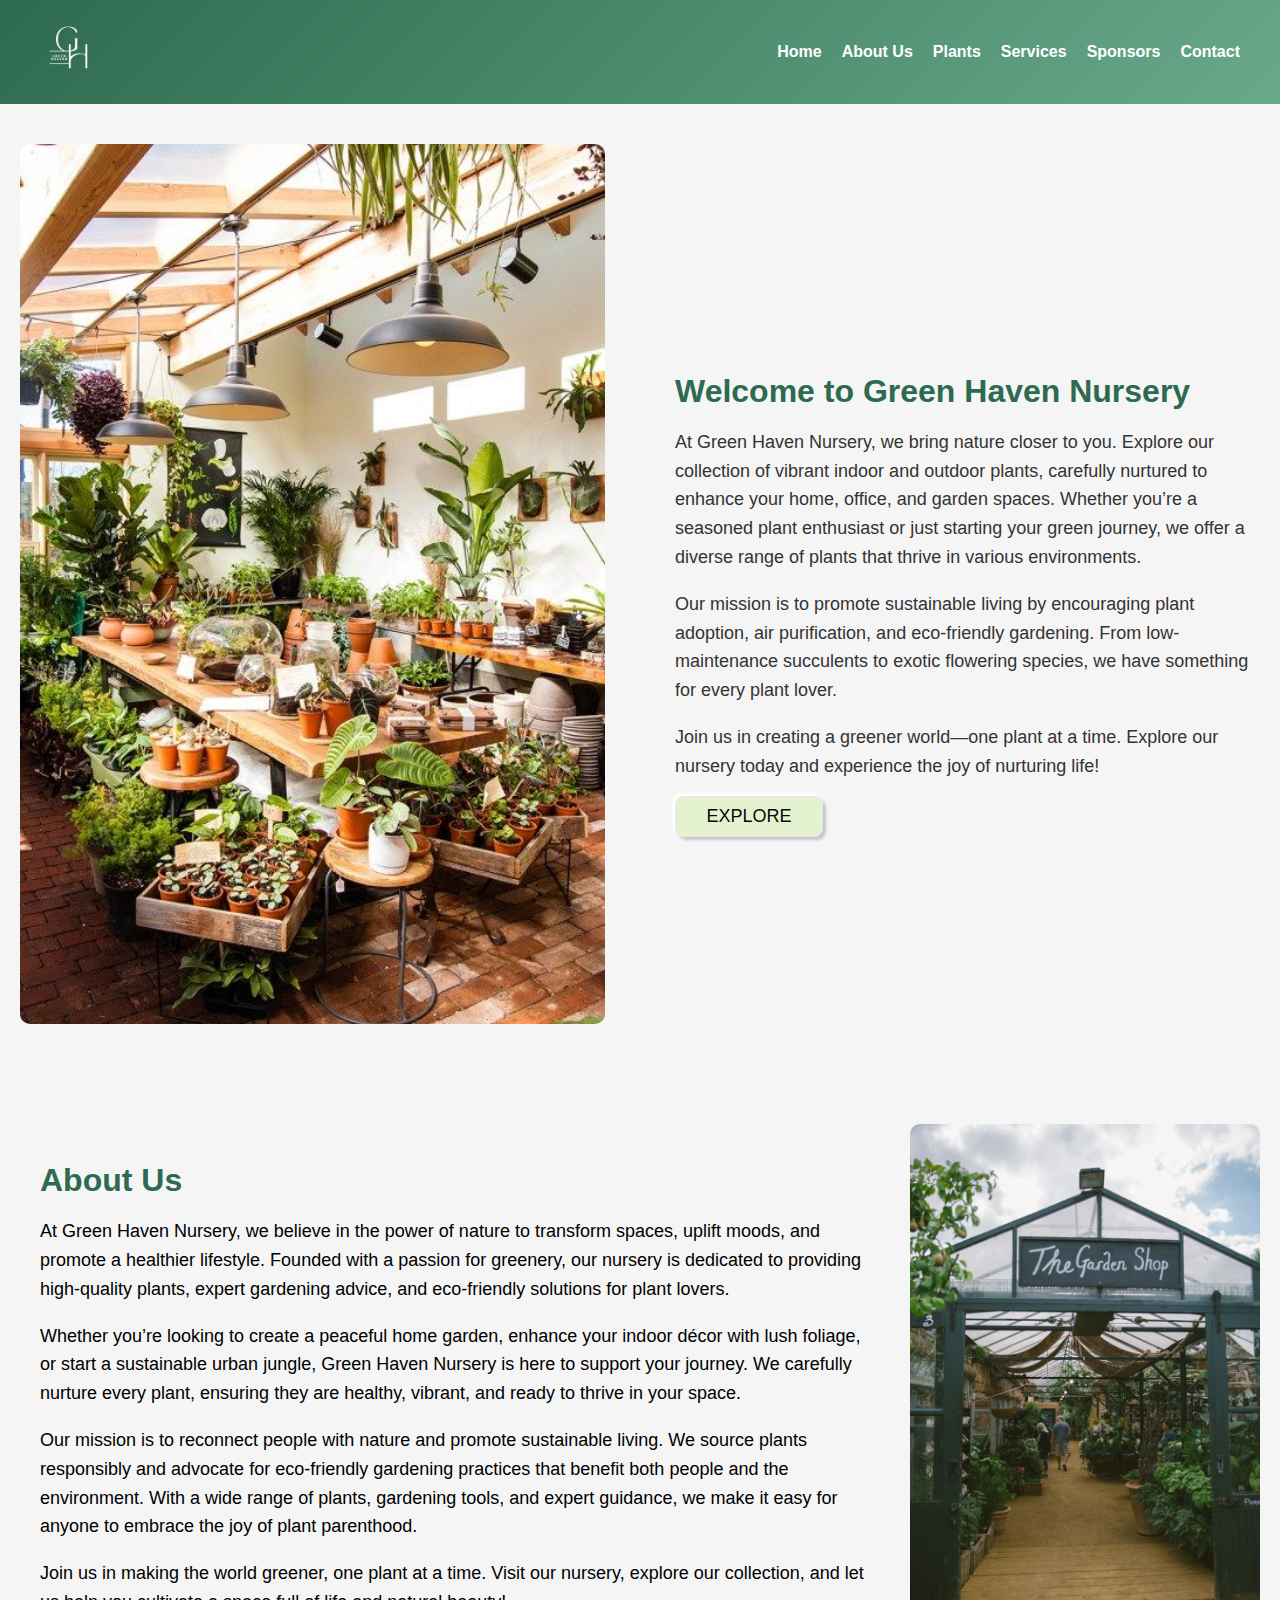
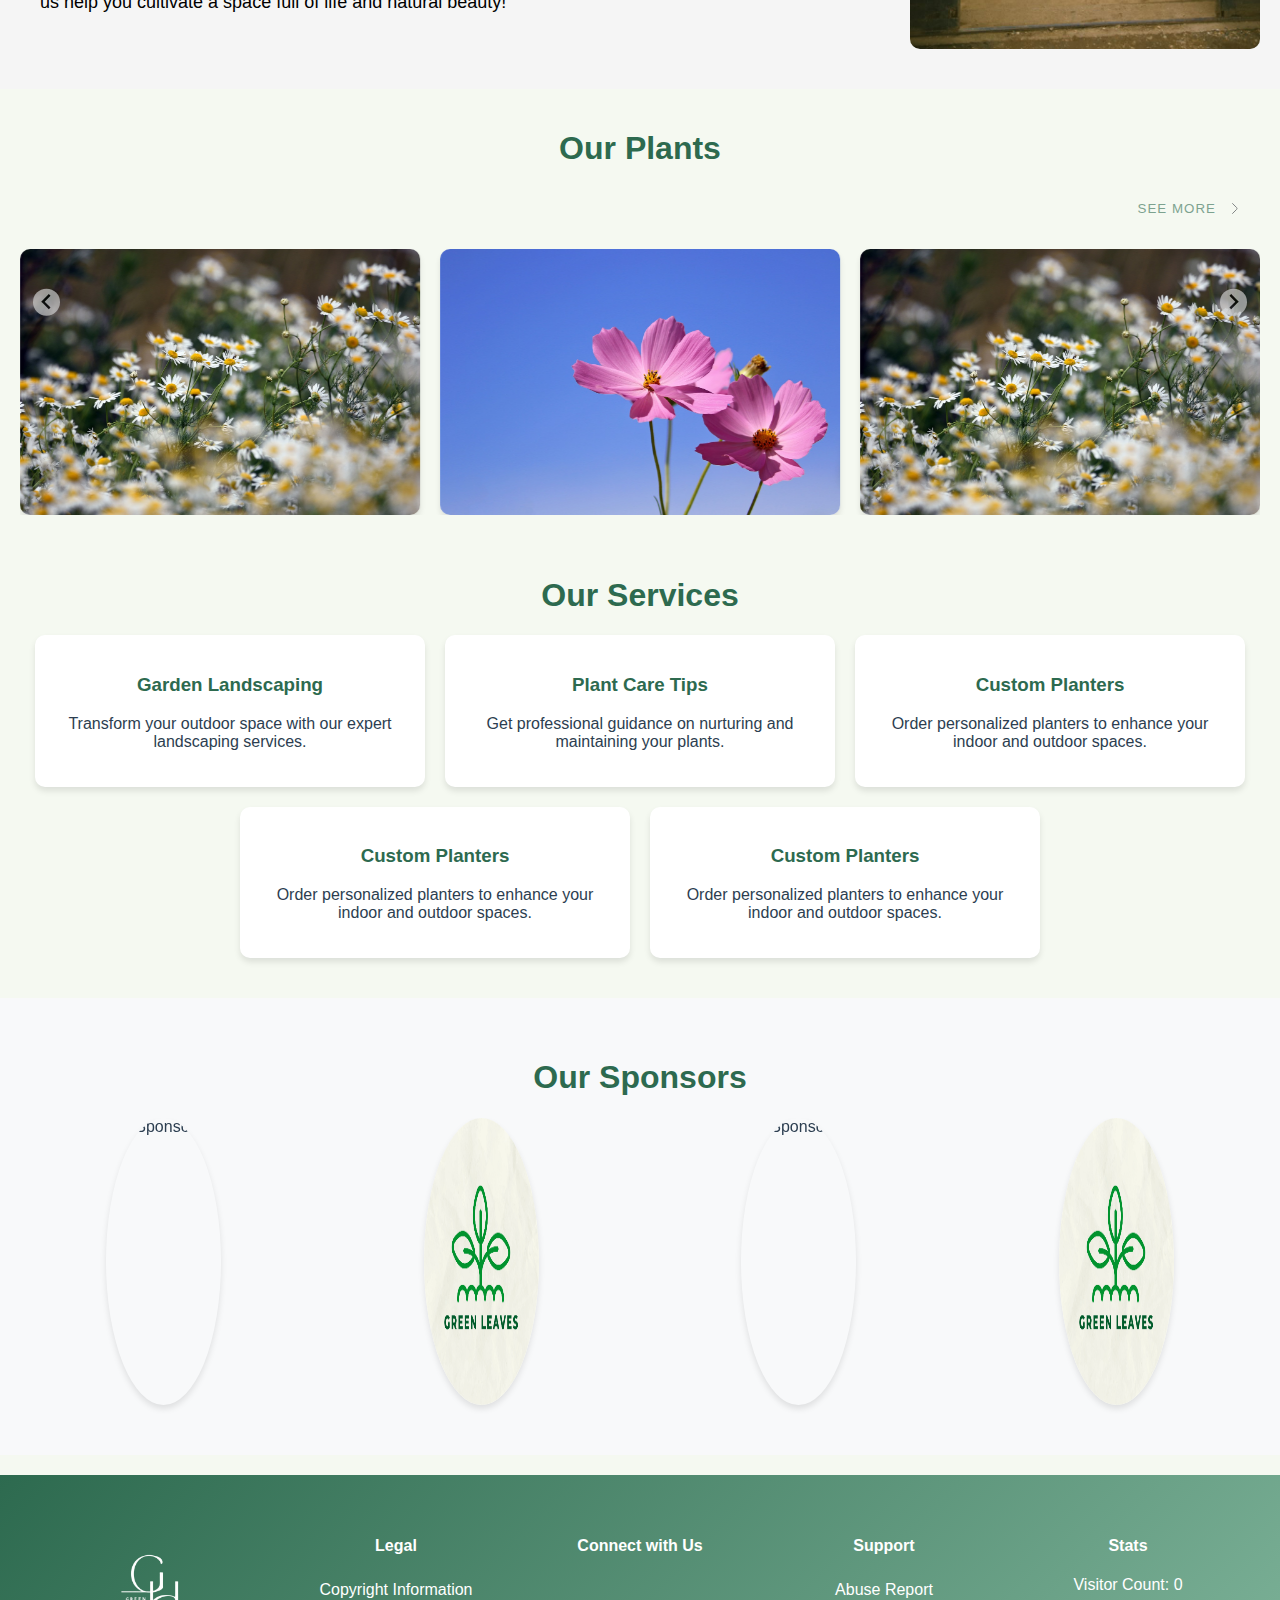
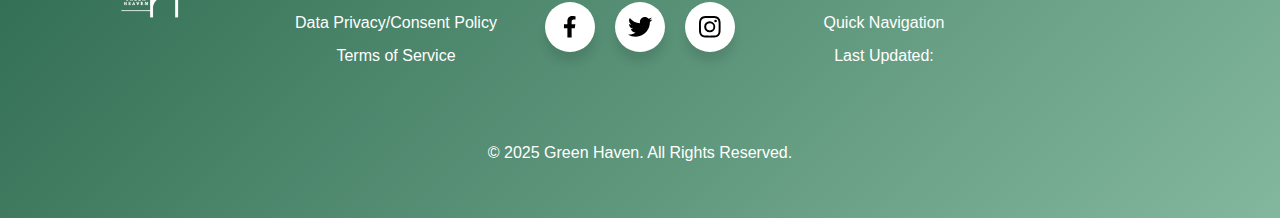
==== index.html @ 2b3dc0fd "Add files via upload" ====
<!DOCTYPE html>
<html lang="en">
  <head>
    <meta charset="UTF-8" />
    <meta name="viewport" content="width=device-width, initial-scale=1.0" />
    <title>Green Haven Nursery</title>
    <link rel="stylesheet" href="styles.css" />
    <link
      rel="stylesheet"
      href="https://cdn.jsdelivr.net/npm/@splidejs/splide@4/dist/css/splide.min.css"
    />
    <link
      rel="stylesheet"
      href="https://cdnjs.cloudflare.com/ajax/libs/font-awesome/6.0.0/css/all.min.css"
    />
    <style>
      html {
        scroll-behavior: smooth;
      }
    </style>
  </head>
  <body>
    <!-- NAV SECTION -->
    <header>
      <nav>
        <div
          class="logo"
          onclick="window.location.href='/'"
          style="cursor: pointer"
        >
          <img src="gh-logo-2.png" alt="" width="100" />
        </div>

        <nav>
          <button class="hamburger" id="hamburger-btn">☰</button>

          <ul class="nav-links" id="nav-menu">
            <li class="mobile-image">
              <img src="gh-logo-2.png" alt="Green Haven Logo" width="100" />
            </li>
            <li><a href="#hero">Home</a></li>
            <li><a href="#about">About Us</a></li>
            <li><a href="#plants">Plants</a></li>
            <li><a href="#services">Services</a></li>
            <li><a href="#sponsor-carousel">Sponsors</a></li>
            <li><a href="#contact">Contact</a></li>
          </ul>
        </nav>

        <!-- <div class="actions">
          <button class="login-btn">Login</button>
          <button class="pwa-install">Install App</button>
        </div> -->
      </nav>

      <!-- <div class="overlay" id="overlay"></div> -->
    </header>
    <!-- HERO SECTION -->

    <section class="hero" id="hero">
      <div class="hero-content">
        <img src="nur-2.jpeg" alt="Green Haven Nursery" class="hero-image" />
        <div class="hero-text">
          <h1>Welcome to Green Haven Nursery</h1>
          <p>
            At Green Haven Nursery, we bring nature closer to you. Explore our
            collection of vibrant indoor and outdoor plants, carefully nurtured
            to enhance your home, office, and garden spaces. Whether you’re a
            seasoned plant enthusiast or just starting your green journey, we
            offer a diverse range of plants that thrive in various environments.
          </p>
          <p>
            Our mission is to promote sustainable living by encouraging plant
            adoption, air purification, and eco-friendly gardening. From
            low-maintenance succulents to exotic flowering species, we have
            something for every plant lover.
          </p>
          <p>
            Join us in creating a greener world—one plant at a time. Explore our
            nursery today and experience the joy of nurturing life!
          </p>
          <button class="button2">EXPLORE</button>
        </div>
      </div>
    </section>

    <!-- ABOUT SECTION -->
    <section id="about" class="about-section">
      <div class="about-content" style="margin-left: 20px;">
        <div class="about-text">
          <h1>About Us</h1>
          <p>
            At Green Haven Nursery, we believe in the power of nature to
            transform spaces, uplift moods, and promote a healthier lifestyle.
            Founded with a passion for greenery, our nursery is dedicated to
            providing high-quality plants, expert gardening advice, and
            eco-friendly solutions for plant lovers.
          </p>
          <p>
            Whether you’re looking to create a peaceful home garden, enhance
            your indoor décor with lush foliage, or start a sustainable urban
            jungle, Green Haven Nursery is here to support your journey. We
            carefully nurture every plant, ensuring they are healthy, vibrant,
            and ready to thrive in your space.
          </p>
          <p>
            Our mission is to reconnect people with nature and promote
            sustainable living. We source plants responsibly and advocate for
            eco-friendly gardening practices that benefit both people and the
            environment. With a wide range of plants, gardening tools, and
            expert guidance, we make it easy for anyone to embrace the joy of
            plant parenthood.
          </p>
          <p>
            Join us in making the world greener, one plant at a time. Visit our
            nursery, explore our collection, and let us help you cultivate a
            space full of life and natural beauty!
          </p>
        </div>
        <img src="nur-4.jpeg" alt="Green Haven Nursery" class="about-image" />
      </div>
    </section>

    <!-- SLIDER SECTION -->

    <section
      id="image-carousel"
      class="splide"
      aria-label="Beautiful Images"
      id="plants"
      style="padding-top: 20px; margin-left: 20px; margin-right: 20px;"
    >
      <h1 style="text-align: center; color: #2d6a4f">Our Plants</h1>
      <div
        style="
          text-align: end;
          margin-bottom: 20px;
          display: flex;
          justify-content: end;
        "
      >
        <button
          class="btn"
          onclick="window.location.href='gallery.html'"
          style="cursor: pointer; color: #2d6a4f"
        >
          See more
          <svg
            xmlns="http://www.w3.org/2000/svg"
            fill="none"
            viewBox="0 0 24 24"
            height="15px"
            width="15px"
            class="icon"
          >
            <path
              stroke-linejoin="round"
              stroke-linecap="round"
              stroke-miterlimit="10"
              stroke-width="1.5"
              stroke="#292D32"
              d="M8.91016 19.9201L15.4302 13.4001C16.2002 12.6301 16.2002 11.3701 15.4302 10.6001L8.91016 4.08008"
            ></path>
          </svg>
        </button>
      </div>

      <div class="splide__track">
        <ul class="splide__list">
          <li class="splide__slide">
            <img src="plant1.jpg" alt="Slide 1" />
          </li>
          <li class="splide__slide">
            <img src="plant2.jpg" alt="Slide 2" />
          </li>
          <li class="splide__slide">
            <img src="plant1.jpg" alt="Slide 3" />
          </li>
          <li class="splide__slide">
            <img src="plant2.jpg" alt="Slide 4" />
          </li>
          <li class="splide__slide">
            <img src="plant1.jpg" alt="Slide 5" />
          </li>
       
        </ul>
      </div>
    </section>
    <!-- CARD SECTION -->
    <section class="card-grid" id="services">
      <h1 style="color: #2d6a4f">Our Services</h1>
      <div class="card-main">
        <div class="card">
          <h3>Garden Landscaping</h3>
          <p>
            Transform your outdoor space with our expert landscaping services.
          </p>
        </div>
        <div class="card">
          <h3>Plant Care Tips</h3>
          <p>
            Get professional guidance on nurturing and maintaining your plants.
          </p>
        </div>
        <div class="card">
          <h3>Custom Planters</h3>
          <p>
            Order personalized planters to enhance your indoor and outdoor
            spaces.
          </p>
        </div>
        <div class="card">
          <h3>Custom Planters</h3>
          <p>
            Order personalized planters to enhance your indoor and outdoor
            spaces.
          </p>
        </div>
        <div class="card">
          <h3>Custom Planters</h3>
          <p>
            Order personalized planters to enhance your indoor and outdoor
            spaces.
          </p>
        </div>
      </div>
    </section>

    <!-- SPONSOR SECTION -->
    <section
      id="sponsor-carousel"
      class="splide sponsor-slider"
      aria-label="Our Sponsors"
    >
      <h1 style="color: #2d6a4f">Our Sponsors</h1>
      <div class="splide__track">
        <ul class="splide__list">
          <li class="splide__slide spon__slide">
            <img src="nur-logo-1.jpg" alt="Sponsor 1" height="50" width="20" />
          </li>
          <li class="spon__slide splide__slide" >
            <img src="nur-logo-2.jpg" alt="Sponsor 2" />
          </li>
          <li class="spon__slide splide__slide">
            <img src="nur-logo-1.jpg" alt="Sponsor 3" />
          </li>
          <li class="spon__slide splide__slide">
            <img src="nur-logo-2.jpg" alt="Sponsor 4" />
          </li>
          <li class="spon__slide splide__slide">
            <img src="nur-logo-1.jpg" alt="Sponsor 5" />
          </li>
        </ul>
      </div>
    </section>

    <!-- FOOTER SECTION -->
    <footer id="contact">
      <div class="footer-container">
        <div class="footer-sections">
          <div class="footer-section">
            <img src="gh-logo-2.png" alt="" style="height: 150px" />
          </div>
          <div class="footer-section">
            <h4>Legal</h4>
            <ul style="display: flex; flex-direction: column; gap: 5px">
              <li><a href="#">Copyright Information</a></li>
              <li><a href="#">Data Privacy/Consent Policy</a></li>
              <li><a href="#">Terms of Service</a></li>
            </ul>
          </div>

          <div class="footer-section">
            <h4>Connect with Us</h4>
            <!-- From Uiverse.io by david-mohseni -->
            <ul class="wrapper">
              <li class="icon facebook">
                <span class="tooltip">Facebook</span>
                <svg
                  viewBox="0 0 320 512"
                  height="1.2em"
                  fill="black"
                  xmlns="http://www.w3.org/2000/svg"
                >
                  <path
                    d="M279.14 288l14.22-92.66h-88.91v-60.13c0-25.35 12.42-50.06 52.24-50.06h40.42V6.26S260.43 0 225.36 0c-73.22 0-121.08 44.38-121.08 124.72v70.62H22.89V288h81.39v224h100.17V288z"
                  ></path>
                </svg>
              </li>
              <li class="icon twitter">
                <span class="tooltip">Twitter</span>
                <svg
                  height="1.8em"
                  fill="black"
                  viewBox="0 0 48 48"
                  xmlns="http://www.w3.org/2000/svg"
                  class="twitter"
                >
                  <path
                    d="M42,12.429c-1.323,0.586-2.746,0.977-4.247,1.162c1.526-0.906,2.7-2.351,3.251-4.058c-1.428,0.837-3.01,1.452-4.693,1.776C34.967,9.884,33.05,9,30.926,9c-4.08,0-7.387,3.278-7.387,7.32c0,0.572,0.067,1.129,0.193,1.67c-6.138-0.308-11.582-3.226-15.224-7.654c-0.64,1.082-1,2.349-1,3.686c0,2.541,1.301,4.778,3.285,6.096c-1.211-0.037-2.351-0.374-3.349-0.914c0,0.022,0,0.055,0,0.086c0,3.551,2.547,6.508,5.923,7.181c-0.617,0.169-1.269,0.263-1.941,0.263c-0.477,0-0.942-0.054-1.392-0.135c0.94,2.902,3.667,5.023,6.898,5.086c-2.528,1.96-5.712,3.134-9.174,3.134c-0.598,0-1.183-0.034-1.761-0.104C9.268,36.786,13.152,38,17.321,38c13.585,0,21.017-11.156,21.017-20.834c0-0.317-0.01-0.633-0.025-0.945C39.763,15.197,41.013,13.905,42,12.429"
                  ></path>
                </svg>
              </li>
              <li class="icon instagram">
                <span class="tooltip">Instagram</span>
                <svg
                  xmlns="http://www.w3.org/2000/svg"
                  height="1.2em"
                  fill="black"
                  class="bi bi-instagram"
                  viewBox="0 0 16 16"
                >
                  <path
                    d="M8 0C5.829 0 5.556.01 4.703.048 3.85.088 3.269.222 2.76.42a3.917 3.917 0 0 0-1.417.923A3.927 3.927 0 0 0 .42 2.76C.222 3.268.087 3.85.048 4.7.01 5.555 0 5.827 0 8.001c0 2.172.01 2.444.048 3.297.04.852.174 1.433.372 1.942.205.526.478.972.923 1.417.444.445.89.719 1.416.923.51.198 1.09.333 1.942.372C5.555 15.99 5.827 16 8 16s2.444-.01 3.298-.048c.851-.04 1.434-.174 1.943-.372a3.916 3.916 0 0 0 1.416-.923c.445-.445.718-.891.923-1.417.197-.509.332-1.09.372-1.942C15.99 10.445 16 10.173 16 8s-.01-2.445-.048-3.299c-.04-.851-.175-1.433-.372-1.941a3.926 3.926 0 0 0-.923-1.417A3.911 3.911 0 0 0 13.24.42c-.51-.198-1.092-.333-1.943-.372C10.443.01 10.172 0 7.998 0h.003zm-.717 1.442h.718c2.136 0 2.389.007 3.232.046.78.035 1.204.166 1.486.275.373.145.64.319.92.599.28.28.453.546.598.92.11.281.24.705.275 1.485.039.843.047 1.096.047 3.231s-.008 2.389-.047 3.232c-.035.78-.166 1.203-.275 1.485a2.47 2.47 0 0 1-.599.919c-.28.28-.546.453-.92.598-.28.11-.704.24-1.485.276-.843.038-1.096.047-3.232.047s-2.39-.009-3.233-.047c-.78-.036-1.203-.166-1.485-.276a2.478 2.478 0 0 1-.92-.598 2.48 2.48 0 0 1-.6-.92c-.109-.281-.24-.705-.275-1.485-.038-.843-.046-1.096-.046-3.233 0-2.136.008-2.388.046-3.231.036-.78.166-1.204.276-1.486.145-.373.319-.64.599-.92.28-.28.546-.453.92-.598.282-.11.705-.24 1.485-.276.738-.034 1.024-.044 2.515-.045v.002zm4.988 1.328a.96.96 0 1 0 0 1.92.96.96 0 0 0 0-1.92zm-4.27 1.122a4.109 4.109 0 1 0 0 8.217 4.109 4.109 0 0 0 0-8.217zm0 1.441a2.667 2.667 0 1 1 0 5.334 2.667 2.667 0 0 1 0-5.334z"
                  ></path>
                </svg>
              </li>
            </ul>
          </div>

          <div class="footer-section">
            <h4>Support</h4>
            <ul style="display: flex; flex-direction: column; gap: 5px">
              <li><a href="#">Abuse Report</a></li>
              <li><a href="#">Quick Navigation</a></li>
              <li>Last Updated: <span id="last-updated"></span></li>
            </ul>
          </div>

          <div class="footer-section">
            <h4>Stats</h4>
            <p>Visitor Count: <span id="visitor-count">0</span></p>
          </div>
        </div>
        <p>&copy; 2025 Green Haven. All Rights Reserved.</p>
      </div>
    </footer>

    <script src="script.js"></script>
    <!-- Splide.js JavaScript -->
    <script src="https://cdn.jsdelivr.net/npm/@splidejs/splide@4/dist/js/splide.min.js"></script>
  </body>
  <script>
    new Splide("#image-carousel").mount();
  </script>
</html>
---- styles.css ----
/* General Styles */
body {
  font-family: "Arial", sans-serif;
  margin: 0;
  padding: 0;
  background-color: #f5f9f1;
  color: #2c3e50;
}

/* Header & Navigation */
header {
  background: linear-gradient(135deg, #2d6a4f, #40916dc5);
  position: relative;
}

/* Navigation Bar */
nav {
  display: flex;
  justify-content: space-between;
  align-items: center;
  padding: 0 20px;
  z-index: 999999999;
}

/* Desktop Navigation Links */
.nav-links {
  list-style: none;
  display: flex;
  gap: 20px;
}

.nav-links a {
  text-decoration: none;
  color: #fff;
  font-weight: bold;
}

.nav-links :hover {
  color: #a1ee74;
}

/* Action Buttons */
.actions button {
  padding: 8px 15px;
  border: none;
  background: #ffb703;
  color: #fff;
  font-weight: bold;
  cursor: pointer;
  border-radius: 5px;
}

/* Hamburger Menu (Hidden on Desktop) */
.hamburger {
  display: none;
  background: none;
  border: none;
  font-size: 24px;
  color: white;
  cursor: pointer;
}

/* Mobile & Tablet Styles */
@media (max-width: 768px) {
  /* Show Hamburger Menu */
  .hamburger {
    display: block;
  }

  /* Hide Navigation Links */
  .nav-links {
    position: fixed;
    top: 0;
    left: -100%;
    width: 250px;
    height: 100%;
    background: #2d6a4f;
    flex-direction: column;
    gap: 20px;
    padding-top: 60px;
    transition: left 0.3s ease-in-out;
    z-index: 999999999;
  }

  /* Show Nav when active */
  .nav-links.active {
    left: 0;
  }

  /* Overlay */
  .overlay {
    display: none;
    position: fixed;
    top: 0;
    left: 0;
    width: 100%;
    height: 100%;
    background: rgba(0, 0, 0, 0.5);
    z-index: 9;
  }

  .overlay.active {
    display: block;
  }
}
.actions button {
  padding: 8px 15px;
  border: none;
  background: #ffb703;
  color: #fff;
  font-weight: bold;
  cursor: pointer;
  border-radius: 5px;
}

/* Hero Section */
.hero {
  text-align: center;
  padding: 20px 20px;
  background: url("https://via.placeholder.com/1200x500") no-repeat center
    center/cover;
  color: #fff;
}

.hero {
  text-align: center;
  padding: 40px 20px;
  background-color: #f5f5f5;
}

.hero-content {
  display: flex;
  flex-direction: column;
  align-items: center;
  margin: auto;
  max-width: 1700px;
  gap: 50px;
}

.hero-image {
  width: 100%;
  max-width: 600px;
  height: auto;
  border-radius: 10px;
  margin-bottom: 20px;
}

.hero-text {
  max-width: 700px;
}

.hero-text h1 {
  color: #2d6a4f;
  font-size: 32px;
  margin-bottom: 15px;
}

.hero-text p {
  font-size: 18px;
  color: #333;
  line-height: 1.6;
  margin-bottom: 15px;
}

.button2 {
  background-color: #2d6a4f;
  color: white;
  padding: 12px 24px;
  border: none;
  border-radius: 5px;
  cursor: pointer;
  font-size: 18px;
  transition: 0.3s;
}

.button2:hover {
  background-color: #245a3f;
}

/* Responsive Adjustments */
@media (min-width: 768px) {
  .hero-content {
    flex-direction: row;
    align-items: center;
    text-align: left;
  }

  .hero-image {
    width: 50%;
    margin-right: 20px;
  }

  .hero-text {
    width: 50%;
  }
}

.cta-btn {
  padding: 10px 20px;
  background: #2d6a4f;
  border: none;
  color: white;
  font-size: 16px;
  cursor: pointer;
  border-radius: 5px;
  margin-top: 10px;
}

.about-section {
  background-color: #f5f5f5;
  padding: 40px 20px;
  display: flex;
  justify-content: center;
}

.about-content {
  display: flex;
  align-items: center;
  width: 100%;
  gap: 30px;
}

/* Image styling */
.about-image {
  width: 30%;
  max-width: 350px;
  border-radius: 10px;
}

/* Content styling */
.about-text {
  width: 70%;
  color: black;
}

.about-text h1 {
  color: #2d6a4f;
  font-size: 32px;
  margin-bottom: 15px;
}
h1 {
  font-size: 32px;
}
.about-text p {
  font-size: 18px;
  line-height: 1.6;
  margin-bottom: 15px;
}

/* Responsive for Tablets & Mobiles */
@media (max-width: 768px) {
  .about-content {
    flex-direction: column;
    text-align: center;
  }

  .about-image {
    width: 100%;
    max-width: 400px;
  }

  .about-text {
    width: 100%;
  }
}

/* Carousel */
.carousel {
  text-align: center;
  padding: 40px 0;
  position: relative;
  overflow: hidden;
  width: 80%;
  margin: auto;
}

.slides {
  display: flex;
  transition: transform 0.5s ease-in-out;
  width: 500%;
}

.slide {
  flex: 0 0 calc(100% / 3);
  padding: 10px;
}

.slide img {
  width: 100%;
  border-radius: 10px;
}

.prev,
.next {
  position: absolute;
  top: 50%;
  transform: translateY(-50%);
  background: #ffb703;
  border: none;
  color: white;
  font-size: 20px;
  cursor: pointer;
  padding: 10px;
  border-radius: 50%;
}

.prev {
  left: 10px;
}
.next {
  right: 10px;
}

/* Card Grid Section */
.card-grid {
  text-align: center;
  padding: 40px 20px;
}

.card-main {
  display: flex;
  justify-content: center;
  gap: 20px;
}

/* Cards Container */
.card-grid > div {
  display: flex;
  flex-wrap: wrap;
  justify-content: center;
  gap: 20px;
}

/* Individual Card */
.card {
  background: white;
  padding: 20px;
  border-radius: 10px;
  box-shadow: 0 4px 6px rgba(0, 0, 0, 0.1);
  text-align: center;
  width: 100%; /* Default for mobile */
  max-width: 350px;
}

/* Responsive Layout */
@media (max-width: 650px) {
  .card {
    width: 100%;
  }
}

/* Tablets (768px - 1024px) - Show 2 cards per row */
@media (min-width: 768px) and (max-width: 1024px) {
  .card {
    width: calc(50% - 20px);
  }
}

/* Large desktops (1025px and above) - Show 3 cards per row */
@media (min-width: 1025px) {
  .card {
    width: calc(33.33% - 20px);
  }
}

/* Footer */
footer {
  background: linear-gradient(135deg, #2d6a4f, #40916da1);
  color: white;
  text-align: center;
  padding: 20px;
  margin-top: 20px;
}

.footer-container {
  margin: auto;
  padding: 20px;
}

/* Main Sections Layout */
.footer-sections {
  display: flex;
  flex-wrap: wrap;
  justify-content: space-between;
  gap: 20px;
}

/* Individual Section */
.footer-section {
  flex: 1;
  min-width: 200px;
}

/* Links */
.footer-section ul {
  list-style: none;
  padding: 0;
}

.footer-section ul li {
  margin: 5px 0;
}

.footer-section a {
  text-decoration: none;
  color: white;
}

.footer-section a:hover {
  text-decoration: underline;
}

/* Social Media */
.social-links {
  display: flex;
  gap: 15px;
  justify-content: center;
}

/* Responsive Design */
@media (max-width: 1024px) {
  .footer-sections {
    flex-direction: column; /* Stack sections vertically on mobile & tab */
    align-items: center;
  }
}

.splide__slide img {
  width: 100%;
  height: 100%;
}
.splide__slide {
  display: flex;
  flex-direction: column;
  align-items: center;
  text-align: center;
}

.splide__slide img {
  width: 100%;
  border-radius: 10px;
  box-shadow: 0px 4px 6px rgba(0, 0, 0, 0.1);
}

.spon__slide img {
  width: 40%;
  border-radius: 50%;
  box-shadow: 0px 4px 6px rgba(0, 0, 0, 0.1);
  margin-bottom: 10px;
}

.splide__slide div {
  margin-top: 10px;
  font-size: 16px;
  font-weight: bold;
  color: #333;
}

.sponsor-slider {
  text-align: center;
  padding: 40px 20px;
  background-color: #f8f9fa;
}

.sponsor-slider h2 {
  margin-bottom: 20px;
  font-size: 24px;
  color: #2d6a4f;
}

/* Sponsor Slide Styling */
.spon__slide {
  display: flex;
  justify-content: center;
  align-items: center;
  text-align: center;
}

/* Hover Effect */

/* From Uiverse.io by david-mohseni */
.wrapper {
  display: inline-flex;
  list-style: none;
  height: 120px;
  width: 100%;
  padding-top: 40px;
  font-family: "Poppins", sans-serif;
  justify-content: center;
}

.wrapper .icon {
  position: relative;
  background: #fff;
  border-radius: 50%;
  margin: 10px;
  width: 50px;
  height: 50px;
  font-size: 18px;
  display: flex;
  justify-content: center;
  align-items: center;
  flex-direction: column;
  box-shadow: 0 10px 10px rgba(0, 0, 0, 0.1);
  cursor: pointer;
  transition: all 0.2s cubic-bezier(0.68, -0.55, 0.265, 1.55);
}

.wrapper .tooltip {
  position: absolute;
  top: 0;
  font-size: 14px;
  background: #fff;
  color: #fff;
  padding: 5px 8px;
  border-radius: 5px;
  box-shadow: 0 10px 10px rgba(0, 0, 0, 0.1);
  opacity: 0;
  pointer-events: none;
  transition: all 0.3s cubic-bezier(0.68, -0.55, 0.265, 1.55);
}

.wrapper .tooltip::before {
  position: absolute;
  content: "";
  height: 8px;
  width: 8px;
  background: #fff;
  bottom: -3px;
  left: 50%;
  transform: translate(-50%) rotate(45deg);
  transition: all 0.3s cubic-bezier(0.68, -0.55, 0.265, 1.55);
}

.wrapper .icon:hover .tooltip {
  top: -45px;
  opacity: 1;
  visibility: visible;
  pointer-events: auto;
}

.wrapper .icon:hover span,
.wrapper .icon:hover .tooltip {
  text-shadow: 0px -1px 0px rgba(0, 0, 0, 0.1);
}

.wrapper .facebook:hover,
.wrapper .facebook:hover .tooltip,
.wrapper .facebook:hover .tooltip::before {
  background: #1877f2;
  color: #fff;
}

.wrapper .twitter:hover,
.wrapper .twitter:hover .tooltip,
.wrapper .twitter:hover .tooltip::before {
  background: #1da1f2;
  color: #fff;
}

.wrapper .instagram:hover,
.wrapper .instagram:hover .tooltip,
.wrapper .instagram:hover .tooltip::before {
  background: #e4405f;
  color: #fff;
}

/* view more button */
.btn {
  width: 140px;
  height: 40px;
  display: flex;
  align-items: center;
  justify-content: space-evenly;
  text-transform: uppercase;
  letter-spacing: 1px;
  border: none;
  position: relative;
  background-color: transparent;
  transition: 0.2s cubic-bezier(0.19, 1, 0.22, 1);
  opacity: 0.6;
}

.btn::after {
  content: "";
  border-bottom: 3px double rgb(41, 88, 3);
  width: 0;
  height: 100%;
  position: absolute;
  margin-top: -5px;
  top: 0;
  left: 5px;
  visibility: hidden;
  opacity: 1;
  transition: 0.2s linear;
}

.btn .icon {
  transform: translateX(0%);
  transition: 0.2s linear;
  animation: attention 1.2s linear infinite;
}

.btn:hover::after {
  visibility: visible;
  opacity: 0.7;
  width: 90%;
}

.btn:hover {
  letter-spacing: 2px;
  opacity: 1;
}

.btn:hover > .icon {
  transform: translateX(30%);
  animation: none;
}

@keyframes attention {
  0% {
    transform: translateX(0%);
  }

  50% {
    transform: translateX(30%);
  }
}
.button2 {
  display: inline-block;
  transition: all 0.2s ease-in;
  position: relative;
  overflow: hidden;
  z-index: 1;
  color: #090909;
  padding: 0.5em 1.7em;
  cursor: pointer;
  font-size: 18px;
  border-radius: 0.5em;
  background: #d2f0a171;
  border: 1px solid #e8e8e8;
  box-shadow: 3px 3px 3px #c5c5c5, -3px -3px 3px #ffffff;
}

.button2:active {
  color: #666;
  box-shadow: inset 4px 4px 12px #c5c5c5, inset -4px -4px 12px #ffffff;
}

.button2:before {
  content: "";
  position: absolute;
  left: 50%;
  transform: translateX(-50%) scaleY(1) scaleX(1.25);
  top: 100%;
  width: 140%;
  height: 180%;
  background-color: rgba(0, 0, 0, 0.05);
  border-radius: 50%;
  display: block;
  transition: all 0.5s 0.1s cubic-bezier(0.55, 0, 0.1, 1);
  z-index: -1;
}

.button2:after {
  content: "";
  position: absolute;
  left: 55%;
  transform: translateX(-50%) scaleY(1) scaleX(1.45);
  top: 180%;
  width: 160%;
  height: 190%;
  background-color: #009087;
  border-radius: 50%;
  display: block;
  transition: all 0.5s 0.1s cubic-bezier(0.55, 0, 0.1, 1);
  z-index: -1;
}

.button2:hover {
  color: #ffffff;
  border: 1px solid #2d6a4f;
}

.button2:hover:before {
  top: -35%;
  background-color: #2d6a4f;
  transform: translateX(-50%) scaleY(1.3) scaleX(0.8);
}

.button2:hover:after {
  top: -45%;
  background-color: #2d6a4f;
  transform: translateX(-50%) scaleY(1.3) scaleX(0.8);
}
h3 {
  color: #2d6a4f;
}
.mobile-image {
  display: none; /* Hide by default */
  text-align: start;
}

.mobile-image img {
  width: 100px; /* Adjust size as needed */
  display: block;
  border-radius: 10px; /* Optional: rounded corners */
}

/* Show the image only in mobile view */
@media screen and (max-width: 768px) {
  .mobile-image {
    display: block;
  }
}
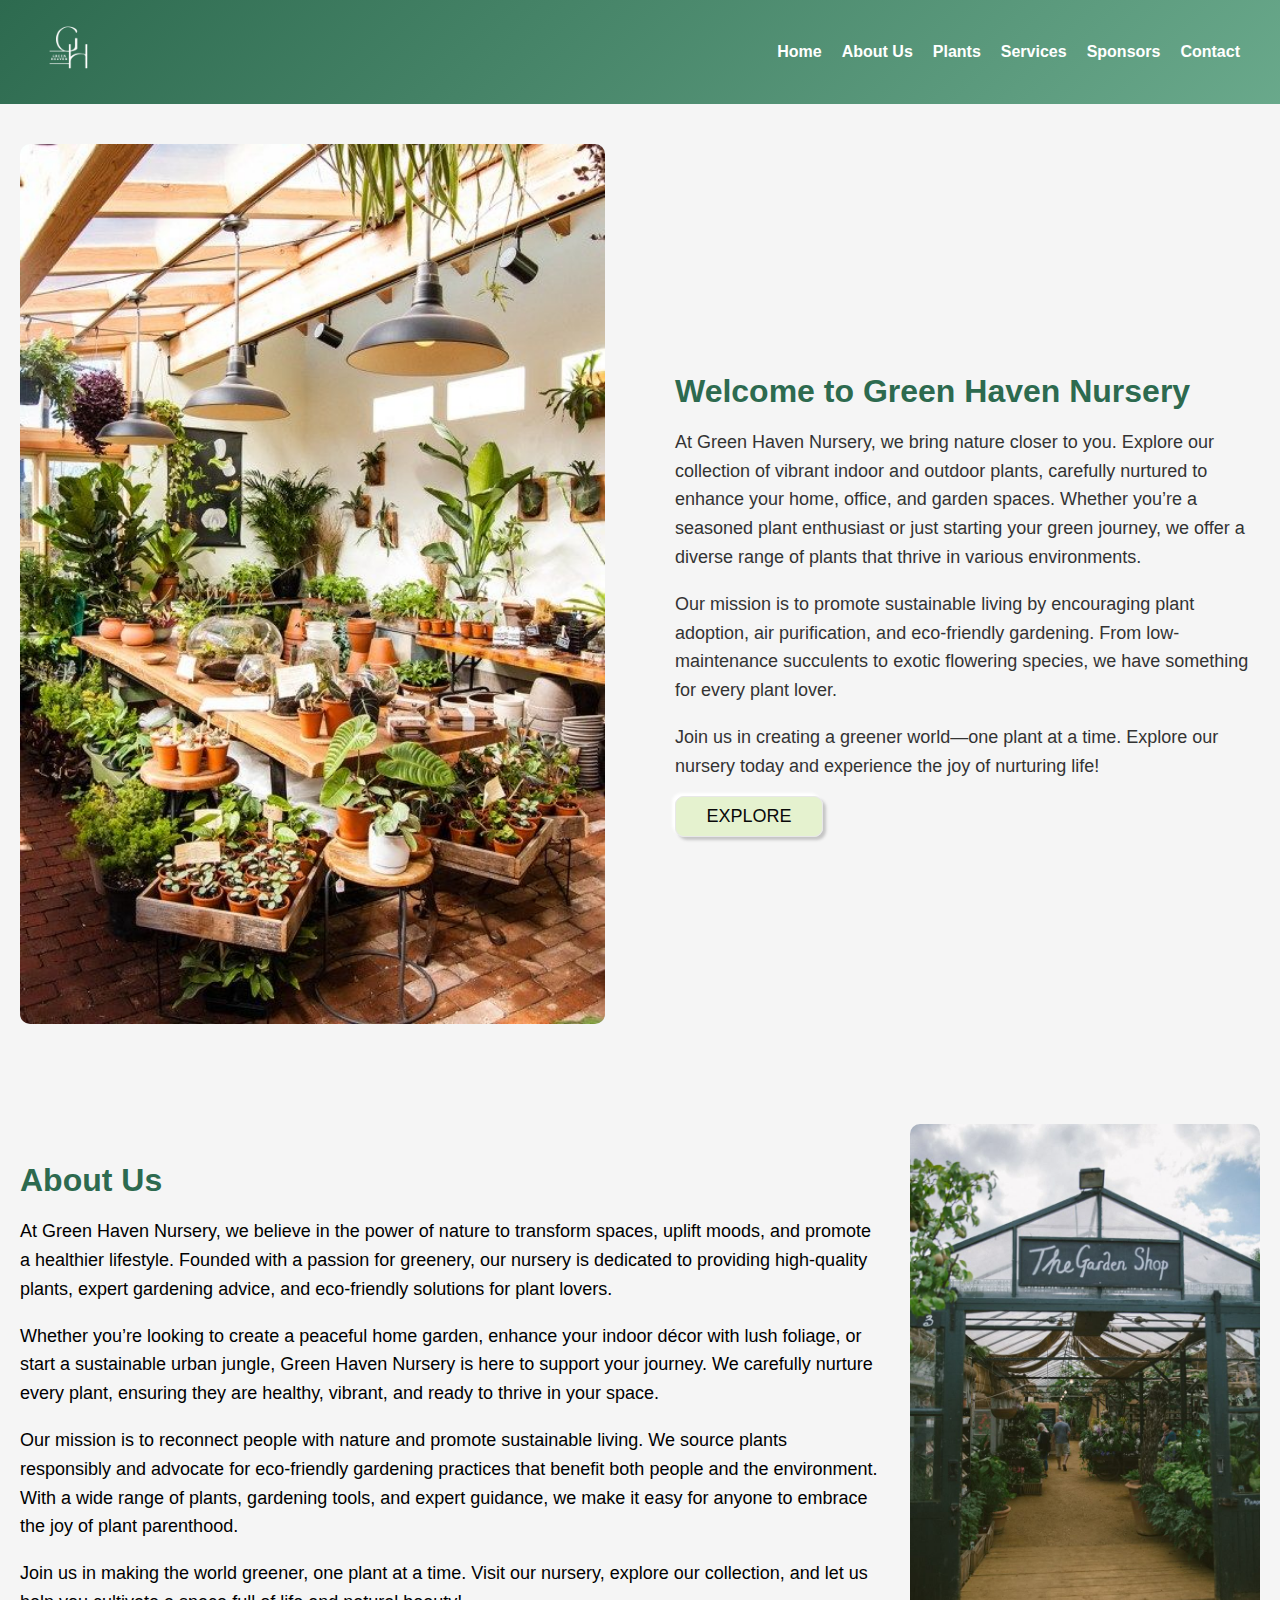
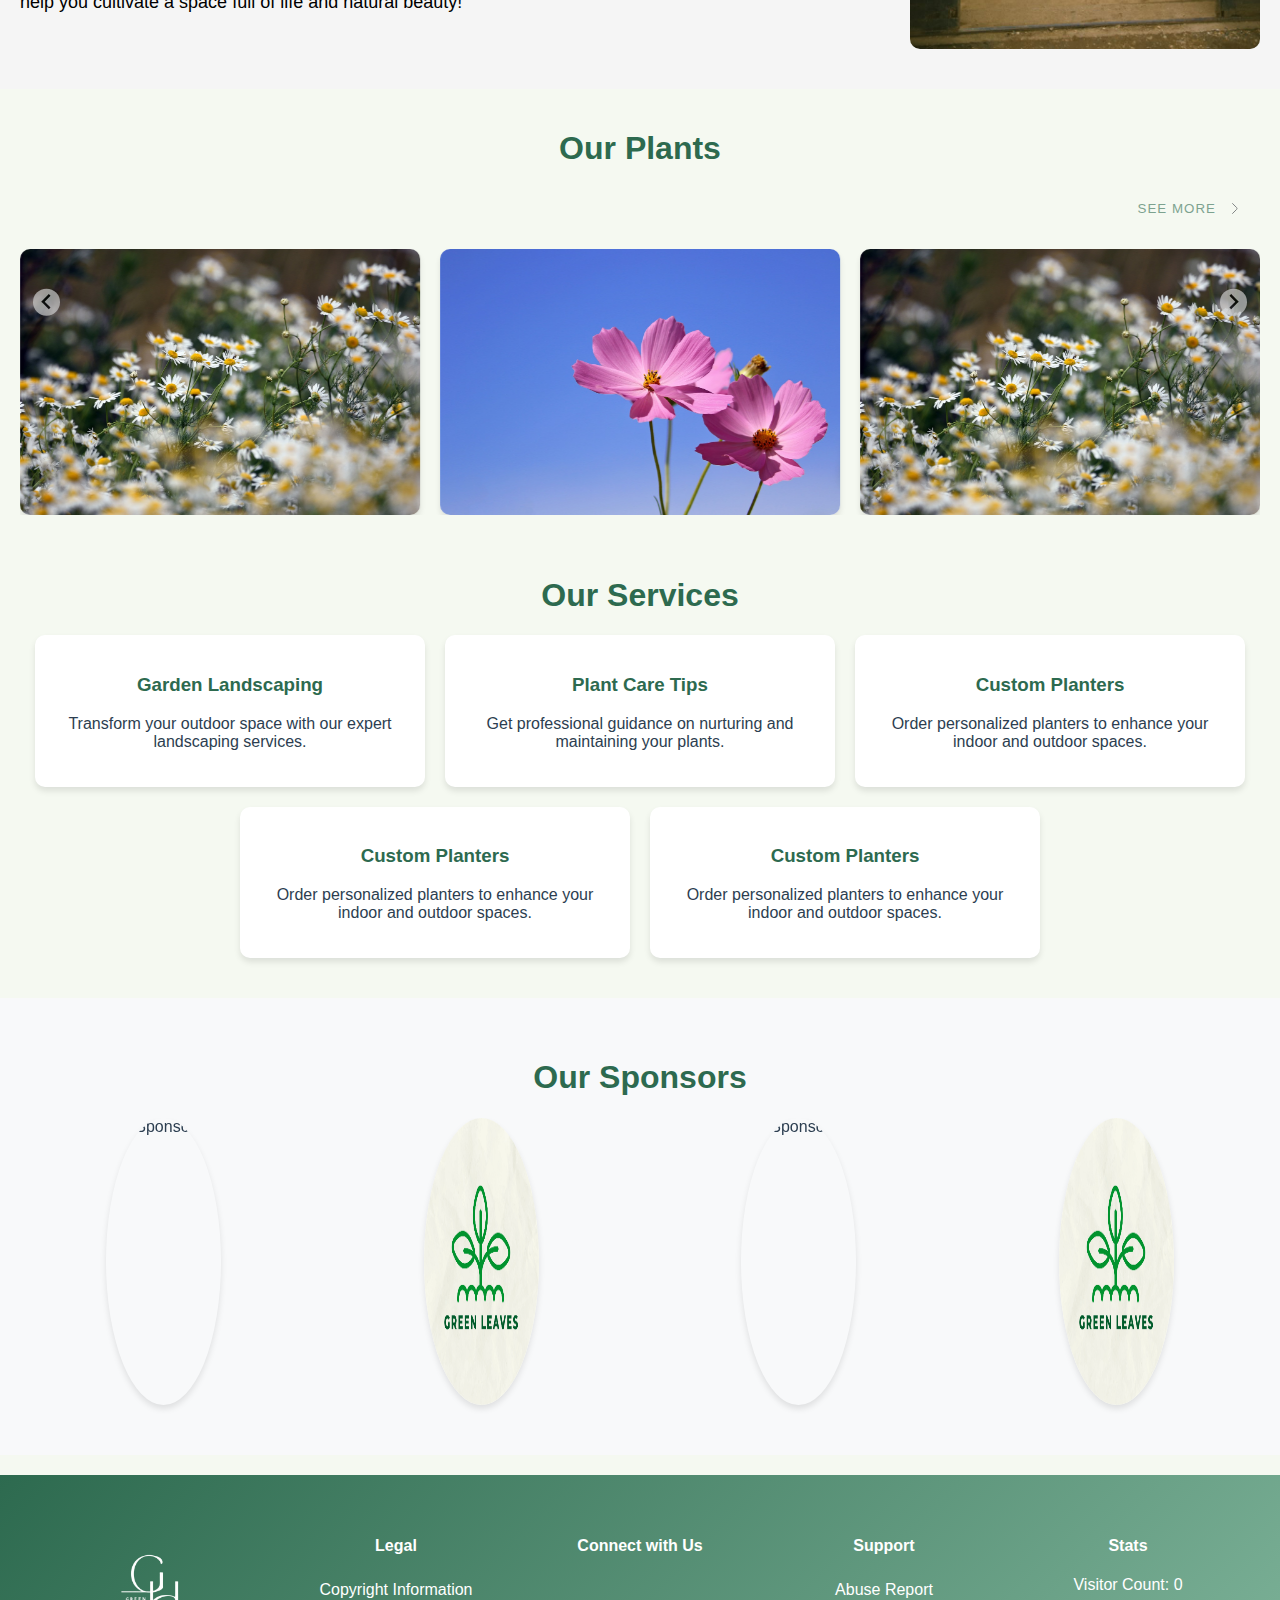
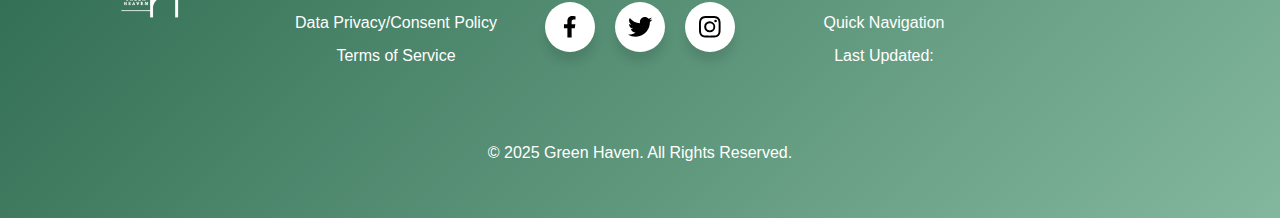
==== commit b56603b6: "Add files via upload" ====
--- a/index.html
+++ b/index.html
@@ -86,7 +86,7 @@
 
     <!-- ABOUT SECTION -->
     <section id="about" class="about-section">
-      <div class="about-content" style="margin-left: 20px;">
+      <div class="about-content" >
         <div class="about-text">
           <h1>About Us</h1>
           <p>
